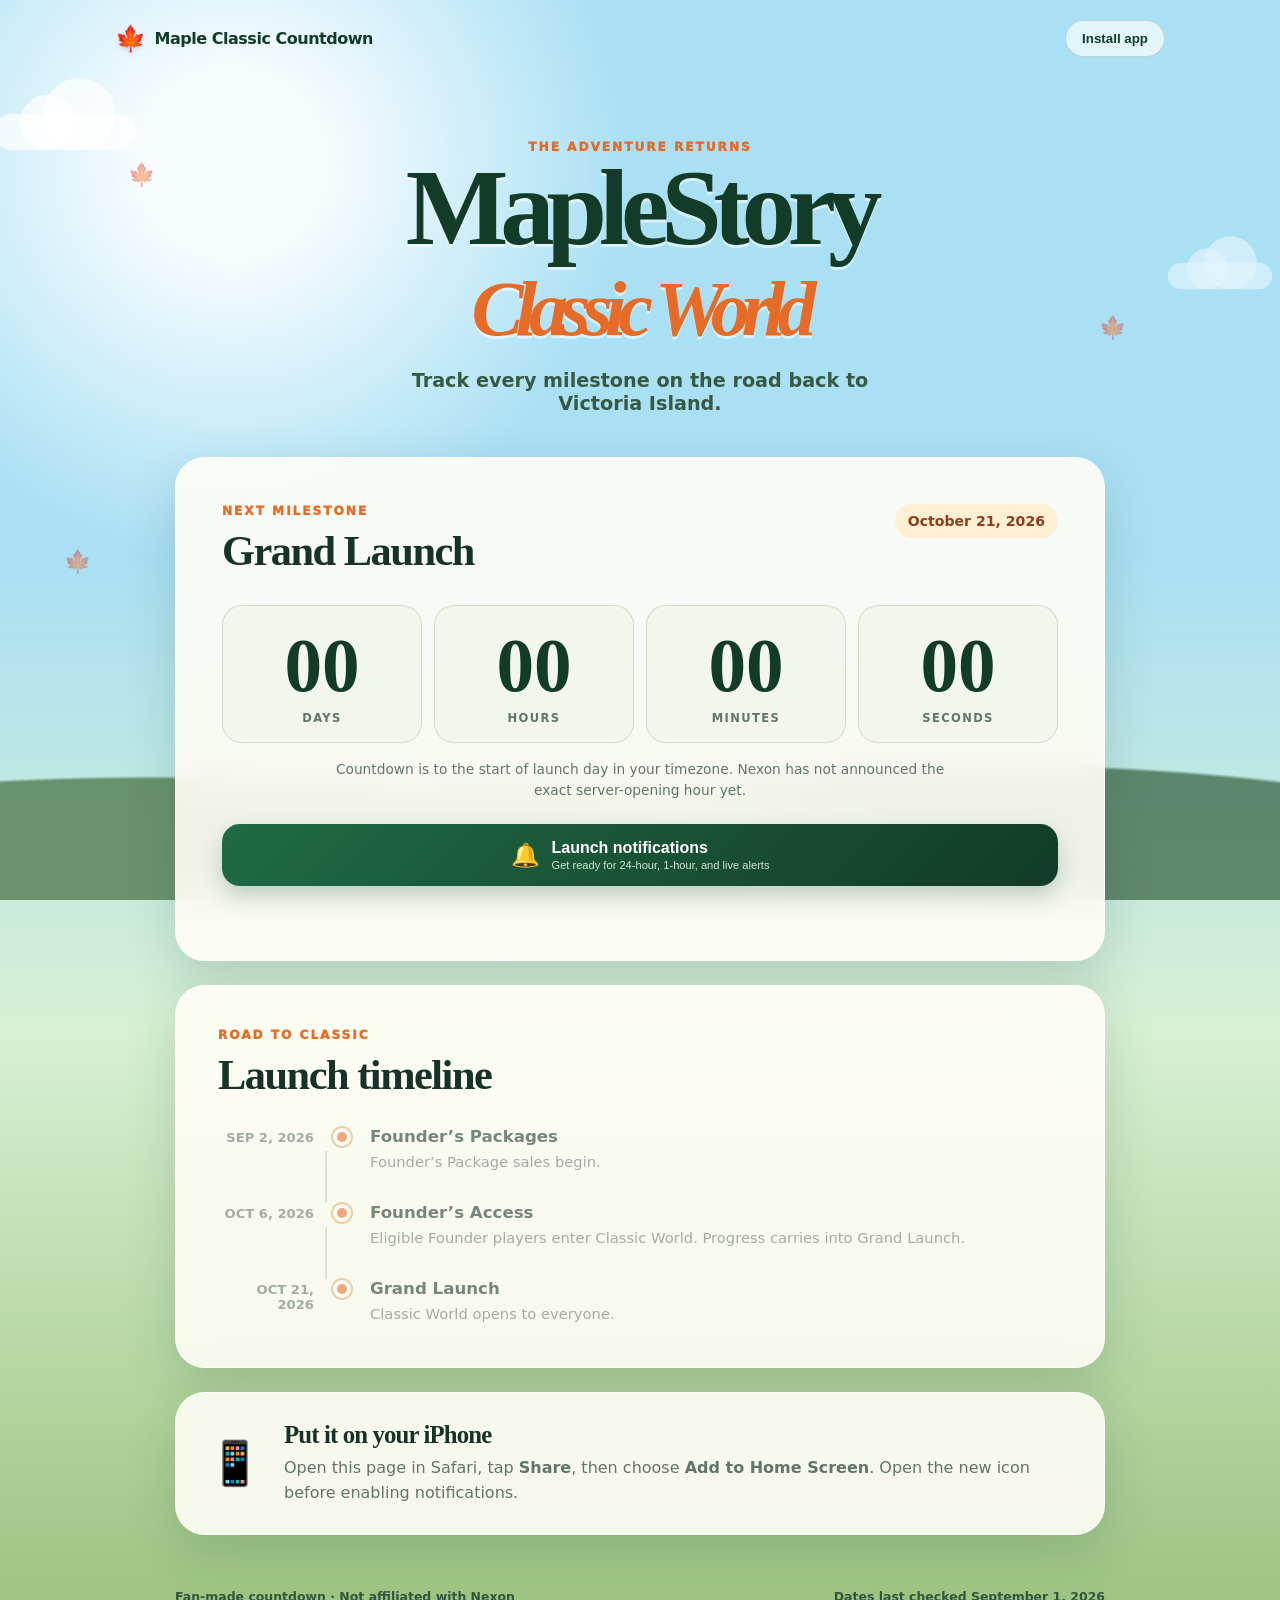
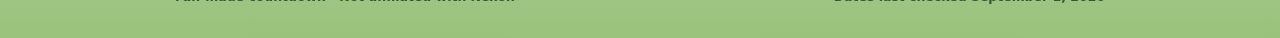
==== index.html @ 67711679 "Add files via upload Initial Maple Classic countdown" ====
<!doctype html>
<html lang="en">
<head>
  <meta charset="utf-8">
  <meta name="viewport" content="width=device-width, initial-scale=1, viewport-fit=cover">
  <meta name="theme-color" content="#12331f">
  <meta name="description" content="Countdown to MapleStory Classic World Founder's Access and Grand Launch.">
  <meta name="apple-mobile-web-app-capable" content="yes">
  <meta name="apple-mobile-web-app-status-bar-style" content="black-translucent">
  <meta name="apple-mobile-web-app-title" content="Maple Countdown">
  <link rel="manifest" href="manifest.webmanifest">
  <link rel="icon" href="icons/maple-icon.svg" type="image/svg+xml">
  <link rel="apple-touch-icon" href="icons/icon-180.png">
  <link rel="stylesheet" href="style.css">
  <title>Maple Classic Countdown</title>
</head>
<body>
  <div class="sky" aria-hidden="true">
    <span class="cloud cloud-one"></span>
    <span class="cloud cloud-two"></span>
    <span class="leaf leaf-one">🍁</span>
    <span class="leaf leaf-two">🍁</span>
    <span class="leaf leaf-three">🍁</span>
  </div>

  <header class="site-header">
    <a class="brand" href="#top" aria-label="Maple Classic Countdown home">
      <span class="brand-leaf">🍁</span>
      <span>Maple Classic Countdown</span>
    </a>
    <button class="install-button" id="installButton" type="button">Install app</button>
  </header>

  <main id="top">
    <section class="hero">
      <p class="eyebrow">THE ADVENTURE RETURNS</p>
      <h1>MapleStory<br><span>Classic World</span></h1>
      <p class="intro">Track every milestone on the road back to Victoria Island.</p>
    </section>

    <section class="countdown-panel" aria-labelledby="nextMilestoneTitle">
      <div class="panel-heading">
        <div>
          <p class="panel-kicker">NEXT MILESTONE</p>
          <h2 id="nextMilestoneTitle">Founder’s Access</h2>
        </div>
        <span class="date-chip" id="nextMilestoneDate">October 6, 2026</span>
      </div>

      <div class="timer" id="timer" aria-live="polite">
        <div class="time-block"><strong id="days">--</strong><span>Days</span></div>
        <div class="time-block"><strong id="hours">--</strong><span>Hours</span></div>
        <div class="time-block"><strong id="minutes">--</strong><span>Minutes</span></div>
        <div class="time-block"><strong id="seconds">--</strong><span>Seconds</span></div>
      </div>

      <p class="time-note">Countdown is to the start of launch day in your timezone. Nexon has not announced the exact server-opening hour yet.</p>

      <button class="notify-button" id="notifyButton" type="button">
        <span>🔔</span>
        <span><strong>Launch notifications</strong><small>Get ready for 24-hour, 1-hour, and live alerts</small></span>
      </button>
      <p class="button-status" id="buttonStatus" role="status"></p>
    </section>

    <section class="milestones" aria-labelledby="timelineTitle">
      <div class="section-heading">
        <p class="panel-kicker">ROAD TO CLASSIC</p>
        <h2 id="timelineTitle">Launch timeline</h2>
      </div>
      <ol class="timeline" id="timeline"></ol>
    </section>

    <section class="install-card" id="installHelp">
      <div class="phone-icon" aria-hidden="true">📱</div>
      <div>
        <h2>Put it on your iPhone</h2>
        <p>Open this page in Safari, tap <strong>Share</strong>, then choose <strong>Add to Home Screen</strong>. Open the new icon before enabling notifications.</p>
      </div>
    </section>
  </main>

  <footer>
    <p>Fan-made countdown · Not affiliated with Nexon</p>
    <p>Dates last checked September 1, 2026</p>
  </footer>

  <script src="app.js" defer></script>
</body>
</html>
---- style.css ----
:root {
  --ink: #173226;
  --muted: #617568;
  --cream: #fffaf0;
  --paper: rgba(255, 253, 246, .9);
  --green: #1f6b43;
  --green-dark: #123b28;
  --orange: #e66b27;
  --gold: #f7ba46;
  --line: rgba(35, 82, 56, .16);
  --shadow: 0 18px 50px rgba(31, 73, 48, .18);
}

* { box-sizing: border-box; }

html { scroll-behavior: smooth; }

body {
  margin: 0;
  min-height: 100vh;
  color: var(--ink);
  background:
    radial-gradient(circle at 18% 10%, rgba(255,255,255,.9) 0 5%, transparent 22%),
    linear-gradient(#a9e0f4 0 34%, #d7f0d3 63%, #9ac27c 100%);
  font-family: Inter, ui-rounded, "Segoe UI", system-ui, sans-serif;
  overflow-x: hidden;
}

body::after {
  content: "";
  position: fixed;
  inset: auto 0 0;
  height: 25vh;
  z-index: -1;
  background:
    radial-gradient(ellipse at 12% 100%, #436d3d 0 38%, transparent 39%),
    radial-gradient(ellipse at 42% 110%, #5c8a4a 0 40%, transparent 41%),
    radial-gradient(ellipse at 78% 105%, #345f3b 0 43%, transparent 44%);
  opacity: .7;
}

button, a { -webkit-tap-highlight-color: transparent; }

.sky { position: fixed; inset: 0; z-index: -1; pointer-events: none; overflow: hidden; }
.cloud { position: absolute; width: 190px; height: 48px; background: rgba(255,255,255,.7); border-radius: 50px; filter: blur(.3px); }
.cloud::before, .cloud::after { content:""; position:absolute; background:inherit; border-radius:50%; }
.cloud::before { width: 74px; height: 74px; left: 35px; bottom: 0; }
.cloud::after { width: 96px; height: 96px; right: 28px; bottom: 0; }
.cloud-one { top: 12%; left: -30px; transform: scale(.75); }
.cloud-two { top: 28%; right: -35px; transform: scale(.55); opacity:.65; }
.leaf { position:absolute; font-size: 22px; opacity:.42; animation: drift 12s ease-in-out infinite; }
.leaf-one { top:18%; left:10%; }
.leaf-two { top:35%; right:12%; animation-delay:-5s; }
.leaf-three { top:61%; left:5%; animation-delay:-8s; }

@keyframes drift {
  0%, 100% { transform: translate(0,0) rotate(-12deg); }
  50% { transform: translate(28px,40px) rotate(24deg); }
}

.site-header {
  width: min(1050px, calc(100% - 32px));
  margin: 0 auto;
  min-height: 76px;
  display:flex;
  align-items:center;
  justify-content:space-between;
}

.brand { color:var(--green-dark); text-decoration:none; font-weight:900; letter-spacing:-.03em; display:flex; align-items:center; gap:9px; }
.brand-leaf { font-size:25px; filter: drop-shadow(0 3px 2px rgba(93,53,20,.15)); }
.install-button { border:1px solid rgba(20,64,39,.18); background:rgba(255,255,255,.66); color:var(--green-dark); border-radius:999px; padding:10px 16px; font-weight:800; cursor:pointer; backdrop-filter:blur(8px); }

main { width:min(930px, calc(100% - 32px)); margin:0 auto; }

.hero { text-align:center; padding:64px 0 42px; }
.eyebrow, .panel-kicker { margin:0 0 8px; color:var(--orange); font-size:.76rem; font-weight:950; letter-spacing:.16em; }
.hero h1 { margin:0; color:var(--green-dark); font-family:Georgia, Cambria, serif; font-size:clamp(3.25rem, 9vw, 6.8rem); line-height:.84; letter-spacing:-.075em; text-shadow:0 3px 0 rgba(255,255,255,.55); }
.hero h1 span { color:var(--orange); font-style:italic; font-size:.72em; }
.intro { margin:24px auto 0; max-width:520px; color:#365943; font-size:clamp(1rem, 2.4vw, 1.2rem); font-weight:650; }

.countdown-panel, .milestones, .install-card {
  background:var(--paper);
  border:1px solid rgba(255,255,255,.8);
  border-radius:30px;
  box-shadow:var(--shadow);
  backdrop-filter:blur(16px);
}

.countdown-panel { padding:clamp(22px, 5vw, 46px); }
.panel-heading { display:flex; align-items:flex-start; justify-content:space-between; gap:16px; }
.panel-heading h2, .section-heading h2, .install-card h2 { margin:0; font-family:Georgia, Cambria, serif; font-size:clamp(1.8rem,4vw,2.65rem); letter-spacing:-.035em; }
.date-chip { flex:0 0 auto; padding:9px 13px; border-radius:999px; color:#8b3f1d; background:#fff0d3; font-weight:850; font-size:.88rem; }

.timer { display:grid; grid-template-columns:repeat(4,1fr); gap:12px; margin:30px 0 16px; }
.time-block { min-width:0; text-align:center; padding:22px 8px 17px; background:#f3f6ea; border:1px solid var(--line); border-radius:20px; }
.time-block strong { display:block; color:var(--green-dark); font-family:Georgia, Cambria, serif; font-size:clamp(2rem,7vw,4.7rem); line-height:1; font-variant-numeric:tabular-nums; }
.time-block span { display:block; margin-top:8px; color:var(--muted); font-size:.72rem; font-weight:900; letter-spacing:.12em; text-transform:uppercase; }
.time-note { margin:0 auto 24px; max-width:620px; color:var(--muted); text-align:center; font-size:.86rem; line-height:1.5; }

.notify-button { width:100%; display:flex; align-items:center; justify-content:center; gap:12px; border:0; border-radius:18px; padding:15px 18px; color:white; background:linear-gradient(135deg,var(--green),var(--green-dark)); box-shadow:0 10px 22px rgba(27,89,55,.24); cursor:pointer; }
.notify-button > span:first-child { font-size:1.45rem; }
.notify-button strong, .notify-button small { display:block; text-align:left; }
.notify-button strong { font-size:1rem; }
.notify-button small { margin-top:2px; color:#cde6d6; }
.button-status { min-height:1.3em; margin:10px 0 0; color:var(--muted); text-align:center; font-size:.86rem; }

.milestones { margin-top:24px; padding:clamp(22px,5vw,42px); }
.timeline { list-style:none; padding:0; margin:28px 0 0; }
.timeline-item { position:relative; display:grid; grid-template-columns:96px 24px 1fr; gap:16px; align-items:start; padding-bottom:30px; }
.timeline-item:last-child { padding-bottom:0; }
.timeline-item:not(:last-child)::after { content:""; position:absolute; left:107px; top:24px; bottom:0; width:2px; background:#bdd2bd; }
.timeline-date { color:var(--muted); font-size:.82rem; font-weight:900; text-align:right; padding-top:3px; text-transform:uppercase; }
.timeline-dot { position:relative; z-index:1; width:18px; height:18px; margin:1px auto; border:4px solid #fffdf6; border-radius:50%; background:var(--orange); box-shadow:0 0 0 2px #d9b079; }
.timeline-copy h3 { margin:0 0 5px; font-size:1.04rem; }
.timeline-copy p { margin:0; color:var(--muted); line-height:1.5; font-size:.92rem; }
.timeline-item.past { opacity:.58; }
.timeline-item.next .timeline-dot { background:var(--gold); box-shadow:0 0 0 2px var(--orange), 0 0 18px var(--gold); }

.install-card { display:flex; gap:22px; align-items:center; margin:24px 0 42px; padding:28px 32px; }
.phone-icon { flex:0 0 auto; font-size:2.7rem; }
.install-card h2 { font-size:1.55rem; }
.install-card p { margin:7px 0 0; color:var(--muted); line-height:1.55; }

footer { width:min(930px,calc(100% - 32px)); margin:0 auto; padding:12px 0 max(34px,env(safe-area-inset-bottom)); display:flex; justify-content:space-between; gap:18px; color:#34553e; font-size:.78rem; font-weight:700; }
footer p { margin:0; }

@media (max-width:600px) {
  .site-header { min-height:64px; }
  .brand span:last-child { display:none; }
  .hero { padding:42px 0 30px; }
  .panel-heading { display:block; }
  .date-chip { display:inline-block; margin-top:13px; }
  .timer { gap:7px; margin-top:22px; }
  .time-block { padding:17px 3px 13px; border-radius:14px; }
  .time-block span { font-size:.58rem; letter-spacing:.07em; }
  .notify-button small { font-size:.7rem; }
  .timeline-item { grid-template-columns:70px 20px 1fr; gap:11px; }
  .timeline-item:not(:last-child)::after { left:79px; }
  .install-card { align-items:flex-start; padding:24px; }
  .phone-icon { font-size:2rem; }
  footer { display:block; text-align:center; line-height:1.8; }
}

@media (prefers-reduced-motion:reduce) {
  *, *::before, *::after { scroll-behavior:auto !important; animation-duration:.01ms !important; animation-iteration-count:1 !important; }
}
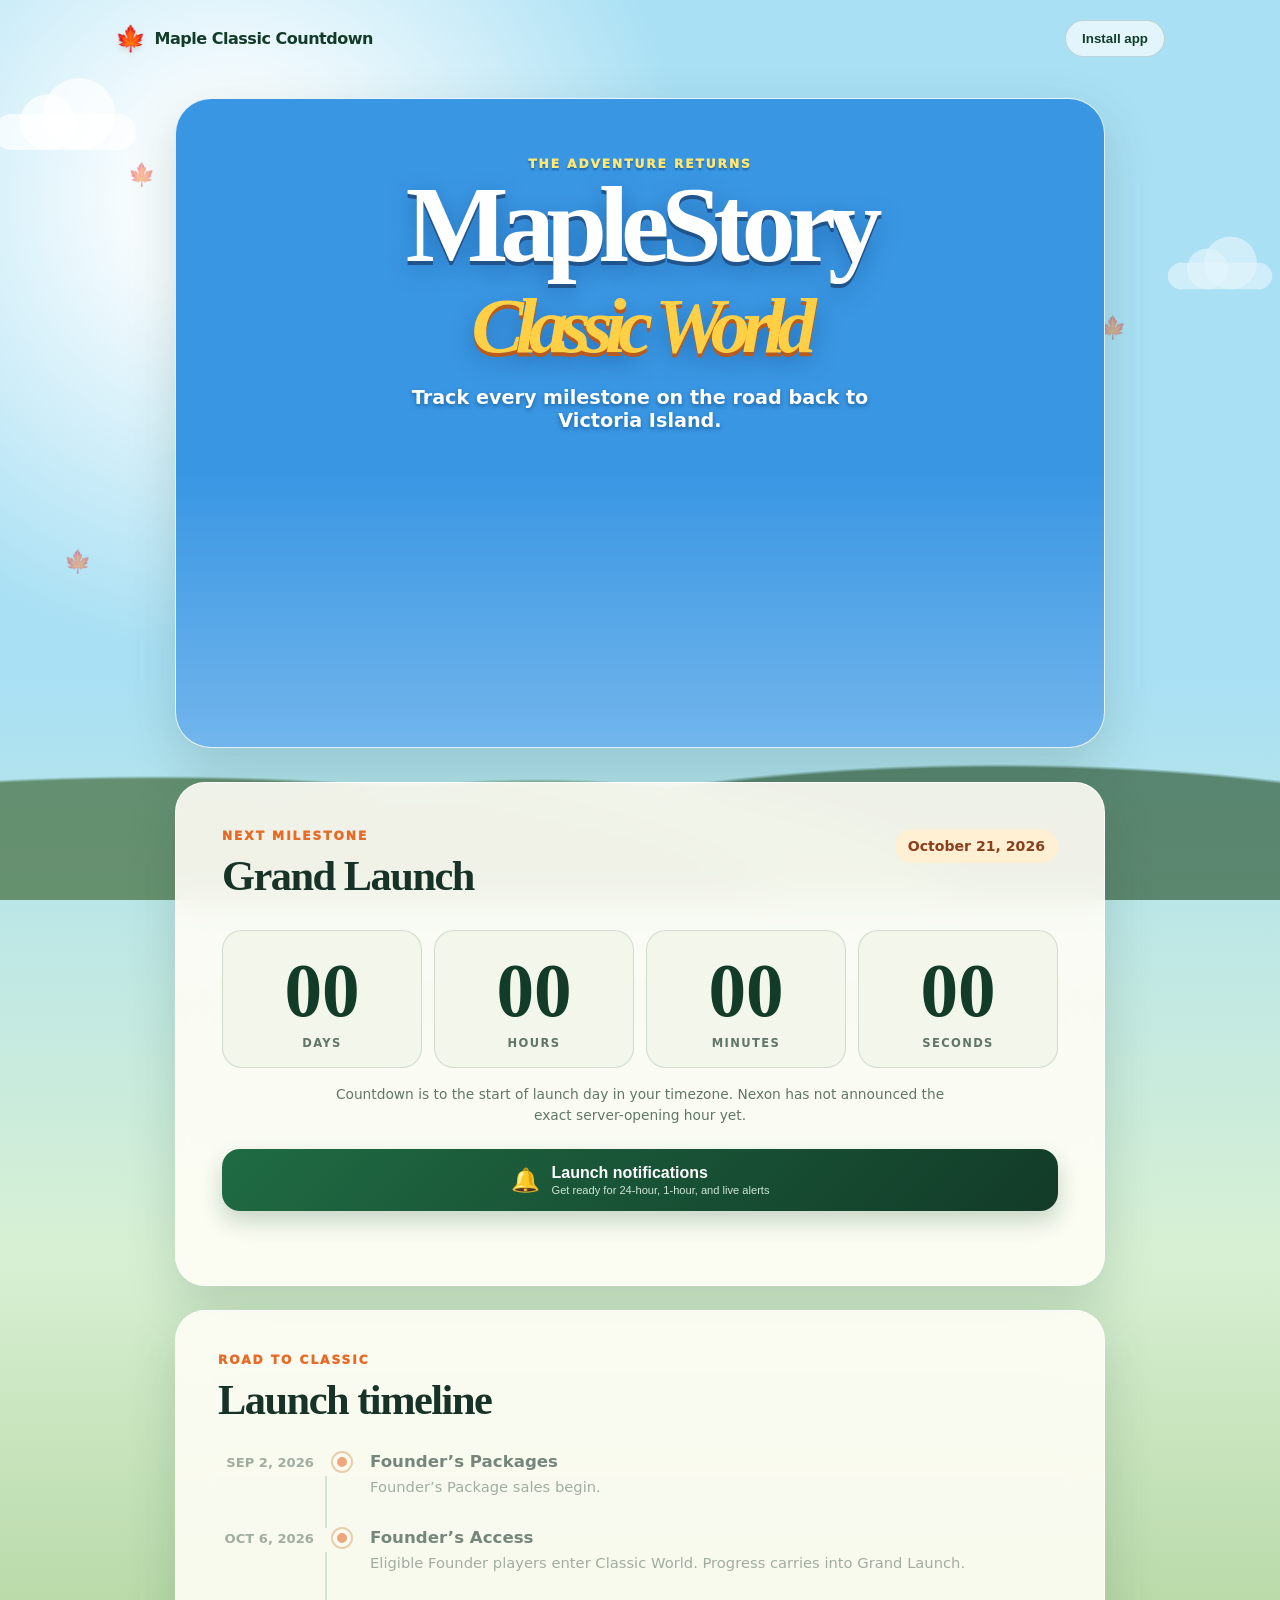
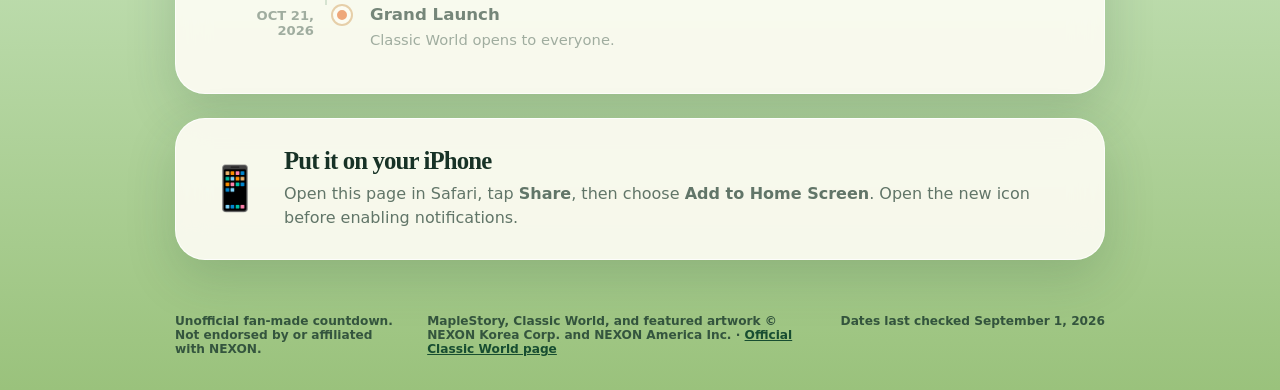
==== commit ce2aebf4: "Add files via upload" ====
--- a/index.html
+++ b/index.html
@@ -9,8 +9,8 @@
   <meta name="apple-mobile-web-app-status-bar-style" content="black-translucent">
   <meta name="apple-mobile-web-app-title" content="Maple Countdown">
   <link rel="manifest" href="manifest.webmanifest">
-  <link rel="icon" href="icons/maple-icon.svg" type="image/svg+xml">
-  <link rel="apple-touch-icon" href="icons/icon-180.png">
+  <link rel="icon" href="icon-192.png" type="image/png">
+  <link rel="apple-touch-icon" href="icon-180.png">
   <link rel="stylesheet" href="style.css">
   <title>Maple Classic Countdown</title>
 </head>
@@ -33,9 +33,12 @@
 
   <main id="top">
     <section class="hero">
-      <p class="eyebrow">THE ADVENTURE RETURNS</p>
-      <h1>MapleStory<br><span>Classic World</span></h1>
-      <p class="intro">Track every milestone on the road back to Victoria Island.</p>
+      <div class="hero-copy">
+        <p class="eyebrow">THE ADVENTURE RETURNS</p>
+        <h1>MapleStory<br><span>Classic World</span></h1>
+        <p class="intro">Track every milestone on the road back to Victoria Island.</p>
+      </div>
+      <div class="hero-art" role="img" aria-label="Classic World adventurers aboard the official Nexon airship artwork"></div>
     </section>
 
     <section class="countdown-panel" aria-labelledby="nextMilestoneTitle">
@@ -81,7 +84,8 @@
   </main>
 
   <footer>
-    <p>Fan-made countdown · Not affiliated with Nexon</p>
+    <p><strong>Unofficial fan-made countdown.</strong> Not endorsed by or affiliated with NEXON.</p>
+    <p>MapleStory, Classic World, and featured artwork © NEXON Korea Corp. and NEXON America Inc. · <a href="https://www.nexon.com/mscw/classic-world-closed-online-test-2" target="_blank" rel="noopener">Official Classic World page</a></p>
     <p>Dates last checked September 1, 2026</p>
   </footer>
 
--- a/style.css
+++ b/style.css
@@ -73,11 +73,38 @@
 
 main { width:min(930px, calc(100% - 32px)); margin:0 auto; }
 
-.hero { text-align:center; padding:64px 0 42px; }
+.hero {
+  position:relative;
+  min-height:650px;
+  margin:22px 0 34px;
+  padding:58px 24px 0;
+  overflow:hidden;
+  text-align:center;
+  border:1px solid rgba(255,255,255,.85);
+  border-radius:36px;
+  background:
+    linear-gradient(to bottom,rgba(4,71,158,.03) 0 58%,rgba(255,255,255,.28)),
+    url("https://g.nexonstatic.com/mscw/assets/main-bg-v2-DWrfIKxB.jpg") center top / cover no-repeat,
+    #3b99e5;
+  box-shadow:var(--shadow);
+}
+.hero-copy { position:relative; z-index:2; }
+.hero-art {
+  position:absolute;
+  z-index:1;
+  left:50%;
+  bottom:-88px;
+  width:min(860px,95%);
+  height:500px;
+  transform:translateX(-50%);
+  background:url("https://g.nexonstatic.com/mscw/assets/Ship_Desktop_V7-BA9KgDyJ.webp") center bottom / contain no-repeat;
+  pointer-events:none;
+}
 .eyebrow, .panel-kicker { margin:0 0 8px; color:var(--orange); font-size:.76rem; font-weight:950; letter-spacing:.16em; }
-.hero h1 { margin:0; color:var(--green-dark); font-family:Georgia, Cambria, serif; font-size:clamp(3.25rem, 9vw, 6.8rem); line-height:.84; letter-spacing:-.075em; text-shadow:0 3px 0 rgba(255,255,255,.55); }
-.hero h1 span { color:var(--orange); font-style:italic; font-size:.72em; }
-.intro { margin:24px auto 0; max-width:520px; color:#365943; font-size:clamp(1rem, 2.4vw, 1.2rem); font-weight:650; }
+.hero h1 { margin:0; color:#fff; font-family:Georgia, Cambria, serif; font-size:clamp(3.25rem, 9vw, 6.8rem); line-height:.84; letter-spacing:-.075em; text-shadow:0 4px 0 #20548b, 0 8px 24px rgba(7,47,104,.35); }
+.hero h1 span { color:#ffcf45; font-style:italic; font-size:.72em; text-shadow:0 4px 0 #b95a1e, 0 8px 24px rgba(7,47,104,.35); }
+.hero .eyebrow { color:#ffe774; text-shadow:0 2px 2px rgba(14,70,130,.6); }
+.intro { margin:24px auto 0; max-width:520px; color:#fff; font-size:clamp(1rem, 2.4vw, 1.2rem); font-weight:800; text-shadow:0 2px 4px rgba(14,70,130,.65); }
 
 .countdown-panel, .milestones, .install-card {
   background:var(--paper);
@@ -122,13 +149,15 @@
 .install-card h2 { font-size:1.55rem; }
 .install-card p { margin:7px 0 0; color:var(--muted); line-height:1.55; }
 
-footer { width:min(930px,calc(100% - 32px)); margin:0 auto; padding:12px 0 max(34px,env(safe-area-inset-bottom)); display:flex; justify-content:space-between; gap:18px; color:#34553e; font-size:.78rem; font-weight:700; }
+footer { width:min(930px,calc(100% - 32px)); margin:0 auto; padding:12px 0 max(34px,env(safe-area-inset-bottom)); display:grid; grid-template-columns:1fr 1.7fr auto; gap:22px; color:#34553e; font-size:.76rem; font-weight:700; }
 footer p { margin:0; }
+footer a { color:#174d31; font-weight:900; }
 
 @media (max-width:600px) {
   .site-header { min-height:64px; }
   .brand span:last-child { display:none; }
-  .hero { padding:42px 0 30px; }
+  .hero { min-height:520px; margin-top:10px; padding:42px 12px 0; border-radius:26px; }
+  .hero-art { width:150%; height:365px; bottom:-45px; }
   .panel-heading { display:block; }
   .date-chip { display:inline-block; margin-top:13px; }
   .timer { gap:7px; margin-top:22px; }
@@ -139,7 +168,8 @@
   .timeline-item:not(:last-child)::after { left:79px; }
   .install-card { align-items:flex-start; padding:24px; }
   .phone-icon { font-size:2rem; }
-  footer { display:block; text-align:center; line-height:1.8; }
+  footer { display:block; text-align:center; line-height:1.65; }
+  footer p + p { margin-top:10px; }
 }
 
 @media (prefers-reduced-motion:reduce) {
